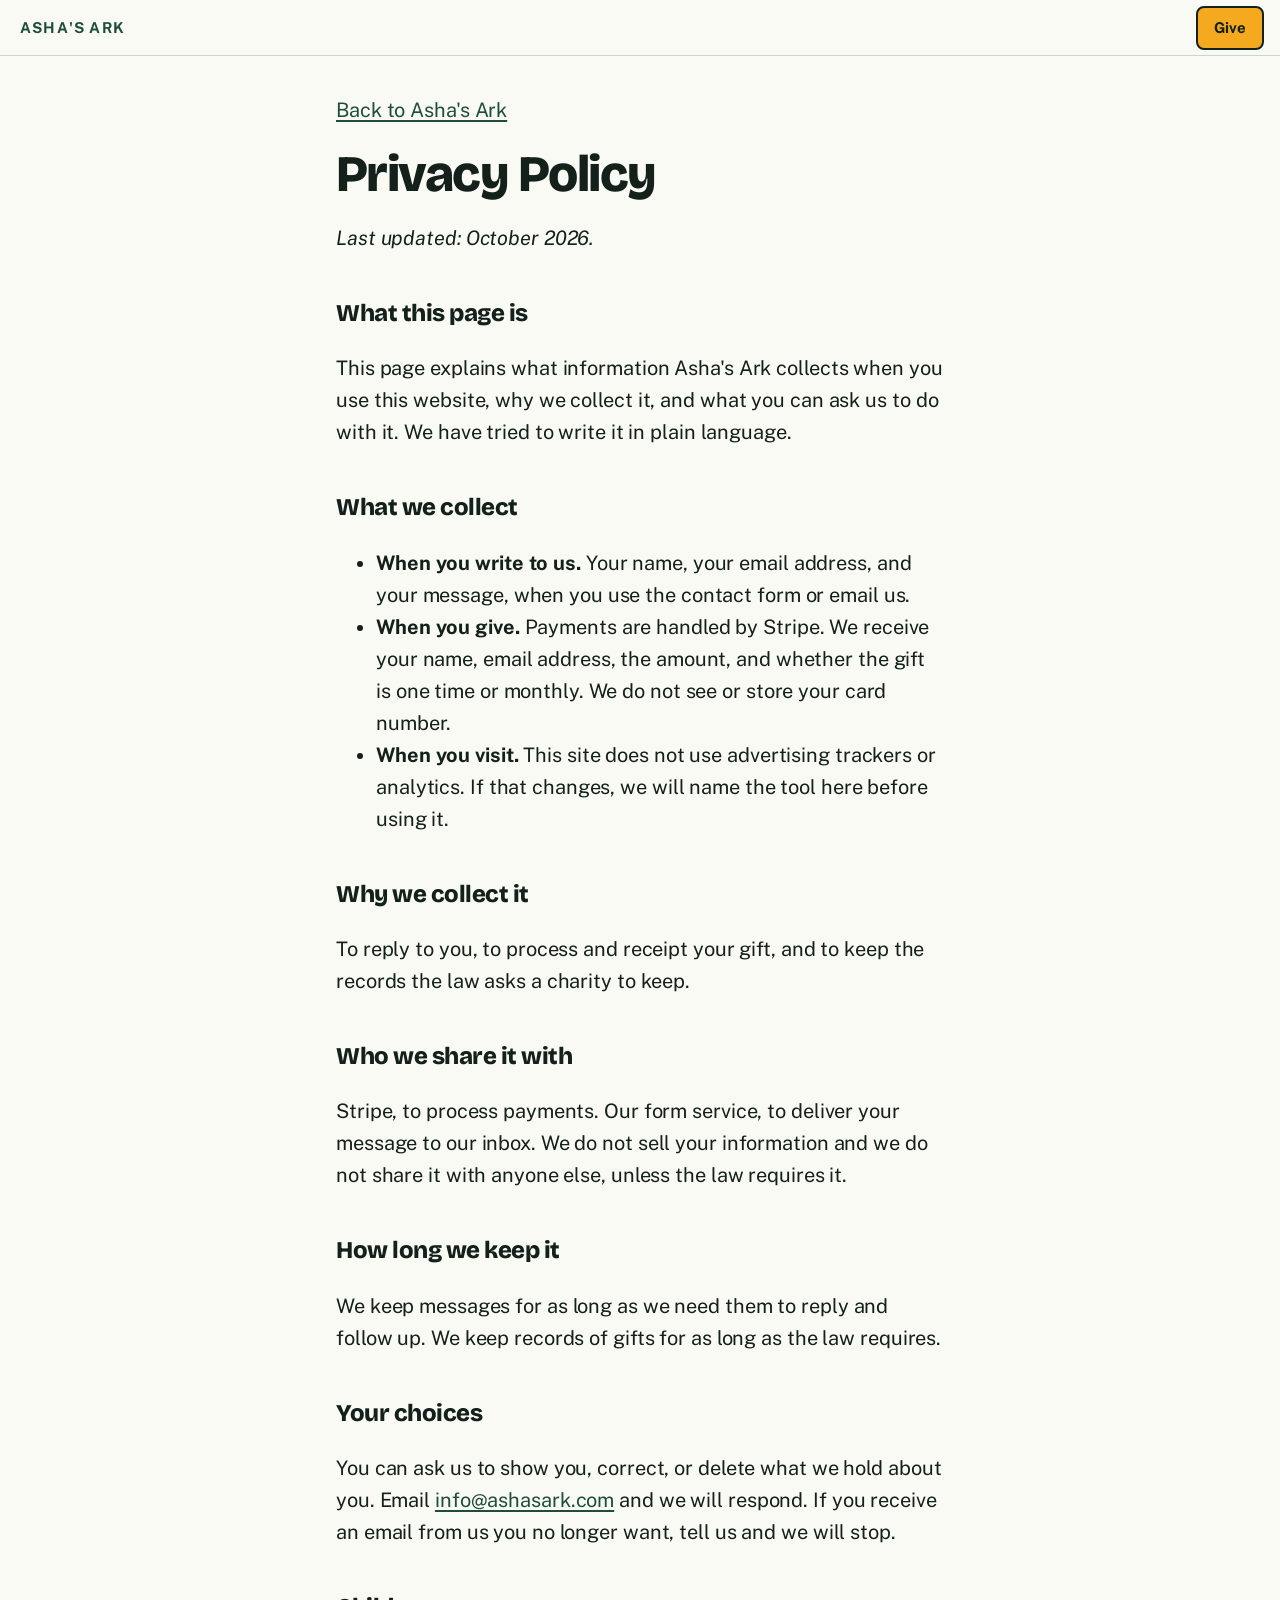
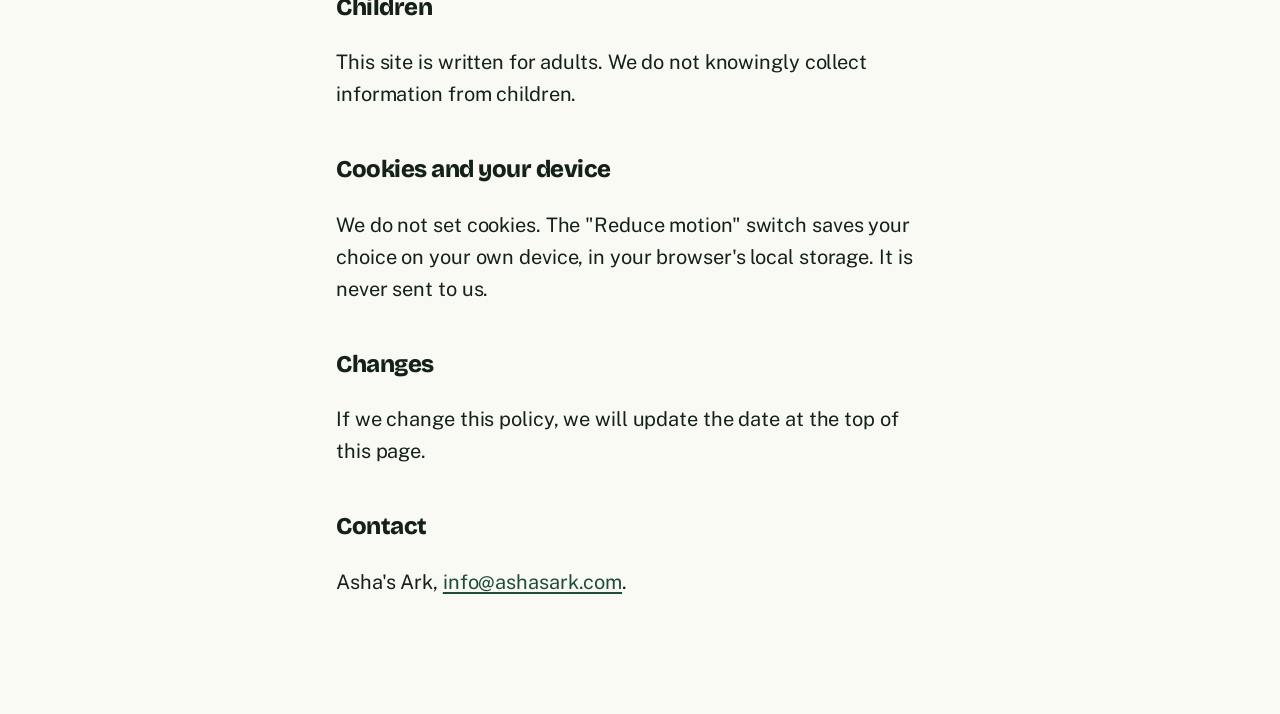
==== privacy.html @ c6791c02 "Initial deployable build of the Asha's Ark website Single-page scroll site (static HTML/CSS/JS, no b" ====
<!doctype html>
<html lang="en">
<head>
<meta charset="utf-8">
<meta name="viewport" content="width=device-width, initial-scale=1, viewport-fit=cover">
<title>Privacy Policy | Asha's Ark</title>
<meta name="description" content="How Asha's Ark collects, uses, and protects your information.">
<meta name="robots" content="noindex">
<link rel="icon" href="favicon.svg" type="image/svg+xml">
<link rel="preconnect" href="https://fonts.googleapis.com">
<link rel="preconnect" href="https://fonts.gstatic.com" crossorigin>
<link href="https://fonts.googleapis.com/css2?family=Bricolage+Grotesque:opsz,wght@12..96,800&family=Public+Sans:ital,wght@0,400;0,700;1,400&display=swap" rel="stylesheet">
<link rel="stylesheet" href="scrollcraft.css">
<link rel="stylesheet" href="site.css">
</head>
<body>
<a class="skip" href="#main">Skip to main content</a>
<header class="folio"><p class="folio__chapter">Asha's Ark</p><nav class="folio__nav" aria-label="Quick links"><a class="folio__give" href="index.html#give">Give</a></nav></header>
<main id="main" class="legal ground--paper">
<a class="back" href="index.html">Back to Asha's Ark</a>
<h1>Privacy Policy</h1>
<p><em>Last updated: October 2026.</em></p>

<h2>What this page is</h2>
<p>This page explains what information Asha's Ark collects when you use this website, why we collect it, and what you can ask us to do with it. We have tried to write it in plain language.</p>

<h2>What we collect</h2>
<ul>
<li><strong>When you write to us.</strong> Your name, your email address, and your message, when you use the contact form or email us.</li>
<li><strong>When you give.</strong> Payments are handled by Stripe. We receive your name, email address, the amount, and whether the gift is one time or monthly. We do not see or store your card number.</li>
<li><strong>When you visit.</strong> This site does not use advertising trackers or analytics. If that changes, we will name the tool here before using it.</li>
</ul>

<h2>Why we collect it</h2>
<p>To reply to you, to process and receipt your gift, and to keep the records the law asks a charity to keep.</p>

<h2>Who we share it with</h2>
<p>Stripe, to process payments. Our form service, to deliver your message to our inbox. We do not sell your information and we do not share it with anyone else, unless the law requires it.</p>

<h2>How long we keep it</h2>
<p>We keep messages for as long as we need them to reply and follow up. We keep records of gifts for as long as the law requires.</p>

<h2>Your choices</h2>
<p>You can ask us to show you, correct, or delete what we hold about you. Email <a href="mailto:info@ashasark.com">info@ashasark.com</a> and we will respond. If you receive an email from us you no longer want, tell us and we will stop.</p>

<h2>Children</h2>
<p>This site is written for adults. We do not knowingly collect information from children.</p>

<h2>Cookies and your device</h2>
<p>We do not set cookies. The "Reduce motion" switch saves your choice on your own device, in your browser's local storage. It is never sent to us.</p>

<h2>Changes</h2>
<p>If we change this policy, we will update the date at the top of this page.</p>

<h2>Contact</h2>
<p>Asha's Ark, <a href="mailto:info@ashasark.com">info@ashasark.com</a>.</p>
</main>
</body>
</html>
---- scrollcraft.css ----
/* ============================================================================
   scrollcraft.css: the taste floor
   ----------------------------------------------------------------------------
   Two layers, and the split matters:

     TOKENS   what you override per brand. Colour roles, the type ramp, the
              spacing scale, elevation, motion. A brand is ~12 values.
     DEVICES  what the engine drives. Do not restyle these to taste; they are
              the mechanism. Style your own markup instead.

   Nothing here draws a "component". There are no card, badge, or pill classes,
   because a stylesheet that ships those is how every page built on it ends up
   with the same shapes. You get a floor and a vocabulary; the composition is
   yours.
   ========================================================================== */

/* ---------------------------------------------------------------- tokens -- */
:root {
  /* --- colour roles. Override these six and the page is rebranded. -------- */
  --sc-canvas:      #08090b;   /* the page ground. Drift interpolates this.   */
  --sc-surface:     #101217;   /* anything raised off the ground             */
  --sc-ink:         #f4f2ef;   /* primary text                               */
  --sc-ink-soft:    #9a9ba1;   /* secondary text. Tinted, never flat gray.   */
  --sc-accent:      #d8ff3e;   /* ONE accent. It owns a region, not confetti. */
  --sc-accent-ink:  #08090b;   /* text that sits on the accent               */

  --sc-hairline:    color-mix(in oklab, var(--sc-ink) 12%, transparent);
  --sc-hairline-strong: color-mix(in oklab, var(--sc-ink) 22%, transparent);

  /* --- type. Two families max. Display carries voice, text carries prose. - */
  --sc-font-display: "Instrument Sans", "Geist", system-ui, sans-serif;
  --sc-font-text:    "Geist", system-ui, sans-serif;
  --sc-font-mono:    "Geist Mono", ui-monospace, monospace;

  /* Fluid ramp. Tracking tightens as size grows because a face set at 6rem
     with 0 tracking reads loose; this is optical correction, not decoration. */
  --sc-t-xs:   clamp(0.75rem, 0.72rem + 0.15vw, 0.82rem);
  --sc-t-sm:   clamp(0.875rem, 0.84rem + 0.18vw, 0.95rem);
  --sc-t-base: clamp(1rem, 0.96rem + 0.22vw, 1.125rem);
  --sc-t-lg:   clamp(1.2rem, 1.1rem + 0.5vw, 1.5rem);
  --sc-t-xl:   clamp(1.6rem, 1.35rem + 1.2vw, 2.25rem);
  --sc-t-2xl:  clamp(2.1rem, 1.6rem + 2.4vw, 3.4rem);
  --sc-t-3xl:  clamp(2.8rem, 1.9rem + 4.2vw, 5rem);
  --sc-t-4xl:  clamp(3.4rem, 1.9rem + 6.6vw, 7.5rem);

  --sc-track-tight:  -0.035em;
  --sc-track-snug:   -0.02em;
  --sc-track-normal: -0.005em;
  --sc-track-wide:    0.08em;

  --sc-leading-none: 0.94;
  --sc-leading-tight: 1.06;
  --sc-leading-body: 1.62;

  --sc-measure: 62ch;

  /* --- space. 4px base: the useful middle steps an 8-only scale misses. --- */
  --sc-1: 0.25rem;  --sc-2: 0.5rem;   --sc-3: 0.75rem;  --sc-4: 1rem;
  --sc-5: 1.5rem;   --sc-6: 2rem;     --sc-7: 3rem;     --sc-8: 4rem;
  --sc-9: 6rem;     --sc-10: 8rem;    --sc-11: 12rem;

  /* Section rhythm is fluid so a phone doesn't inherit desktop air. */
  --sc-section: clamp(4.5rem, 9vw, 11rem);
  --sc-gutter:  clamp(1.25rem, 5vw, 5.5rem);
  --sc-maxw:    82rem;

  /* --- radius. Pick one scale for the page and hold it. ------------------- */
  --sc-r-sm: 6px;  --sc-r-md: 12px;  --sc-r-lg: 20px;  --sc-r-pill: 999px;

  /* --- elevation. Every shadow has an offset AND a soft blur, and is tinted
         to the canvas hue. A zero-offset coloured halo is decoration, not
         depth, so there isn't one here. ---------------------------------- */
  --sc-shadow-color: 220 40% 2%;
  --sc-e1: 0 1px 2px hsl(var(--sc-shadow-color) / 0.28),
           0 2px 6px -1px hsl(var(--sc-shadow-color) / 0.20);
  --sc-e2: 0 2px 4px hsl(var(--sc-shadow-color) / 0.24),
           0 8px 18px -4px hsl(var(--sc-shadow-color) / 0.30);
  --sc-e3: 0 4px 8px hsl(var(--sc-shadow-color) / 0.22),
           0 18px 40px -8px hsl(var(--sc-shadow-color) / 0.38),
           0 48px 90px -24px hsl(var(--sc-shadow-color) / 0.30);

  /* Edge light: a 1px top highlight sells a raised surface better than any
     amount of blur, because real raised things catch light on their lip. */
  --sc-edge: inset 0 1px 0 color-mix(in oklab, var(--sc-ink) 10%, transparent);

  /* --- motion. Built-in CSS easings are too weak for UI. ------------------ */
  --sc-ease-out:    cubic-bezier(0.23, 1, 0.32, 1);
  --sc-ease-in-out: cubic-bezier(0.77, 0, 0.175, 1);
  --sc-ease-drawer: cubic-bezier(0.32, 0.72, 0, 1);
  --sc-d-fast: 160ms;  --sc-d-base: 240ms;  --sc-d-slow: 420ms;

  --sc-z-stage: 1; --sc-z-copy: 20; --sc-z-chrome: 60;
}

/* --------------------------------------------------------------- reset -- */
*, *::before, *::after { box-sizing: border-box; }
html { -webkit-text-size-adjust: 100%; scroll-behavior: smooth; }
@media (prefers-reduced-motion: reduce) { html { scroll-behavior: auto; } }

body {
  margin: 0;
  background: var(--sc-canvas);
  color: var(--sc-ink);
  font-family: var(--sc-font-text);
  font-size: var(--sc-t-base);
  line-height: var(--sc-leading-body);
  letter-spacing: var(--sc-track-normal);
  -webkit-font-smoothing: antialiased;
  text-rendering: optimizeLegibility;
  font-synthesis-weight: none;
  overflow-x: clip;
}
img, video, canvas, svg { display: block; max-width: 100%; }
button, input, select, textarea { font: inherit; color: inherit; }

/* ------------------------------------------------- the browser surfaces --
   The parts you did not draw still carry the design. Selection, caret, focus
   ring, scrollbar and tabular numerals all ship with defaults that belong to no
   design system. Theming them is the cheapest signal that a page was built
   rather than assembled, and it is the step that gets skipped most reliably. */
::selection { background: var(--sc-accent); color: var(--sc-accent-ink); }
:root { caret-color: var(--sc-accent); accent-color: var(--sc-accent); }
:focus-visible {
  outline: 2px solid var(--sc-accent);
  outline-offset: 3px;
  border-radius: var(--sc-r-sm);
}
:where(a) { color: inherit; text-decoration-thickness: 1px; text-underline-offset: 0.22em; }
@supports (scrollbar-color: auto) {
  html { scrollbar-color: color-mix(in oklab, var(--sc-ink) 26%, transparent) transparent; scrollbar-width: thin; }
}
:where(table, .sc-nums, [data-sc-count]) { font-variant-numeric: tabular-nums; }

/* ----------------------------------------------------------- typography -- */
.sc-display {
  font-family: var(--sc-font-display);
  font-weight: 500;
  line-height: var(--sc-leading-none);
  letter-spacing: var(--sc-track-tight);
  text-wrap: balance;
  margin: 0;
}
.sc-display--xl { font-size: var(--sc-t-4xl); }
.sc-display--lg { font-size: var(--sc-t-3xl); }
.sc-display--md { font-size: var(--sc-t-2xl); letter-spacing: var(--sc-track-snug); }
.sc-lede {
  font-size: var(--sc-t-lg);
  line-height: 1.44;
  letter-spacing: var(--sc-track-snug);
  color: var(--sc-ink);
  max-width: 46ch;
  text-wrap: pretty;
  margin: 0;
}
.sc-body { max-width: var(--sc-measure); color: var(--sc-ink-soft); text-wrap: pretty; margin: 0; }
.sc-label {
  font-family: var(--sc-font-mono);
  font-size: var(--sc-t-xs);
  letter-spacing: var(--sc-track-wide);
  text-transform: uppercase;
  color: var(--sc-ink-soft);
}

/* ---------------------------------------------------------------- layout -- */
.sc-wrap { width: 100%; max-width: var(--sc-maxw); margin-inline: auto; padding-inline: var(--sc-gutter); }
.sc-section { padding-block: var(--sc-section); }
/* More space above a heading than below it: the gap belongs to the boundary,
   not to the pair. */
.sc-stack > * + * { margin-top: var(--sc-4); }
.sc-stack > :is(h1,h2,h3) { margin-top: var(--sc-7); }
.sc-stack > :is(h1,h2,h3):first-child { margin-top: 0; }
.sc-rule { height: 1px; border: 0; background: var(--sc-hairline); margin: 0; }

/* =============================================================== DEVICES ==
   Driven by the engine. Restyle your own markup, not these.                */

.sc-act--pinned { position: relative; }
.sc-stage {
  position: sticky; top: 0;
  height: 100vh; height: 100svh;
  overflow: clip;
  z-index: var(--sc-z-stage);
}

/* scrub / sequence media */
.sc-stage :is(video[data-sc-scrub], canvas[data-sc-sequence], .sc-stage__poster) {
  position: absolute; inset: 0;
  width: 100%; height: 100%;
  object-fit: cover;
}
video[data-sc-scrub] { opacity: 0; transition: opacity 380ms var(--sc-ease-out); }
.sc-has-clip video[data-sc-scrub] { opacity: 1; }
/* The poster is a live frame-holder, not a placeholder: it stays up until a
   real video frame has painted, which is what stops the blank-stage flash. */
.sc-stage__poster { z-index: 0; transition: opacity 380ms var(--sc-ease-out); }
.sc-has-clip .sc-stage__poster { opacity: 0; }

/* A scrim only where text sits. A full-frame darkening layer flattens the
   image everywhere to fix contrast in one corner. */
.sc-scrim {
  position: absolute; inset: 0; pointer-events: none; z-index: 1;
  background: linear-gradient(
    var(--sc-scrim-angle, 180deg),
    color-mix(in oklab, var(--sc-canvas) var(--sc-scrim-a, 78%), transparent) 0%,
    color-mix(in oklab, var(--sc-canvas) 30%, transparent) 42%,
    transparent 68%);
}
/* Point the scrim at the copy. A scrim gradient that darkens the top while the
   copy sits at the bottom fixes contrast nowhere and flattens the image
   everywhere, which is the most common way text-over-video goes wrong. */
.sc-scrim--bottom { --sc-scrim-angle: 0deg; }
.sc-scrim--left   { --sc-scrim-angle: 90deg; }
.sc-scrim--right  { --sc-scrim-angle: 270deg; }

/* Corner scrims, for copy anchored to a corner. An edge gradient has to darken
   a whole band across the frame to cover one corner; a corner gradient puts the
   density where the text is and leaves the rest of the image alone. Pair with
   .sc-copy--lead / .sc-copy--trail. */
.sc-scrim--lead {
  background: linear-gradient(to top right,
    color-mix(in oklab, var(--sc-canvas) 94%, transparent) 0%,
    color-mix(in oklab, var(--sc-canvas) 72%, transparent) 30%,
    color-mix(in oklab, var(--sc-canvas) 30%, transparent) 52%,
    transparent 72%);
}
.sc-scrim--trail {
  background: linear-gradient(to top left,
    color-mix(in oklab, var(--sc-canvas) 94%, transparent) 0%,
    color-mix(in oklab, var(--sc-canvas) 72%, transparent) 30%,
    color-mix(in oklab, var(--sc-canvas) 30%, transparent) 52%,
    transparent 72%);
}
/* A band across the bottom, for copy that spans the full width of the frame.
   That is what both corner anchors become below 860px, and it is also the right
   shape whenever the copy block is wider than a corner. */
.sc-scrim--band {
  background: linear-gradient(to top,
    color-mix(in oklab, var(--sc-canvas) 94%, transparent) 0%,
    color-mix(in oklab, var(--sc-canvas) 74%, transparent) 22%,
    color-mix(in oklab, var(--sc-canvas) 30%, transparent) 42%,
    transparent 58%);
}
.sc-scrim--vignette {
  background: radial-gradient(120% 90% at 50% 45%, transparent 40%,
              color-mix(in oklab, var(--sc-canvas) 70%, transparent) 100%);
}

/* copy over a stage.
   max-width is in rem, never ch. A `ch` on this container resolves against the
   CONTAINER's font-size (body size), not the display size of the heading inside
   it, so `max-width: 20ch` here silently produces a ~180px column and wraps a
   hero headline to six lines. Set a ch measure on the text element itself. */
.sc-copy {
  position: absolute; z-index: var(--sc-z-copy);
  inset-inline: var(--sc-gutter);
  max-width: min(46rem, 76vw);
  will-change: opacity, transform;
}
.sc-copy--lead   { left: var(--sc-gutter); bottom: clamp(3rem, 12vh, 9rem); }
/* inset-inline FIRST. It is the shorthand for left+right, so declaring it after
   `left: 50%` resets left to auto and the block drifts off the left edge. */
.sc-copy--center { inset-inline: auto; left: 50%; top: 50%; translate: -50% -50%; text-align: center; }
.sc-copy--trail  { inset-inline: auto; right: var(--sc-gutter); bottom: clamp(3rem, 12vh, 9rem); text-align: right; }

/* cue defaults: the engine writes opacity/transform inline, these are the
   pre-paint state so nothing flashes before the first read() */
[data-sc-cue] { opacity: 0; will-change: opacity, transform; }
.sc-ready [data-sc-cue] { transition: none; }

/* kinetic split */
.sc-split { display: inline-block; overflow: hidden; vertical-align: top; }
/* Descenders live below the baseline; a line mask clipped to the line box eats
   the tails off g, y, p, j. The padding buys them room back. */
.sc-split--line { display: block; padding-bottom: 0.14em; margin-bottom: -0.14em; }
.sc-split__i { display: inline-block; will-change: transform, opacity; }
.sc-is-split { opacity: 1 !important; }

/* horizontal rail */
[data-sc-pan] { display: flex; will-change: transform; }

/* reveal + parallax */
[data-sc-reveal] { will-change: clip-path; }
[data-sc-parallax] { will-change: transform; }

/* flow reveal (fires once) */
[data-sc-in], [data-sc-stagger] > * {
  opacity: 0;
  transform: translate3d(0, 14px, 0);
  transition: opacity 620ms var(--sc-ease-out), transform 620ms var(--sc-ease-out);
}
[data-sc-in].sc-in, [data-sc-stagger] > .sc-in { opacity: 1; transform: none; }

/* pointer devices */
[data-sc-tilt] { transform-style: preserve-3d; will-change: transform; }
[data-sc-magnet] { will-change: transform; }
/* isolation always; position only if nothing more specific already set it.
   Written with :where() (zero specificity) on purpose: a plain `position:
   relative` here has the same weight as `.sc-stage` and, being later in the
   file, silently wins. A stage carrying both attributes then stops being
   sticky and the whole act scrolls away instead of pinning. */
[data-sc-spotlight] { isolation: isolate; }
:where([data-sc-spotlight]) { position: relative; }
[data-sc-spotlight]::after {
  content: ""; position: absolute; inset: 0; pointer-events: none; z-index: 2;
  background: radial-gradient(
    28rem 28rem at calc(var(--sc-mx, 0.5) * 100%) calc(var(--sc-my, 0.5) * 100%),
    color-mix(in oklab, var(--sc-accent) 16%, transparent), transparent 70%);
  opacity: 0; transition: opacity var(--sc-d-slow) var(--sc-ease-out);
}
[data-sc-spotlight]:hover::after { opacity: 1; }

/* =========================================================== WORLDFLIGHT ==
   One fixed stage for the whole page. The only thing in document flow is the
   spacer, and it is empty. If you find yourself adding a section here, you want
   act mode instead: the moment a real block scrolls past the fixed stage, the
   page has a seam again and the whole point is gone.                        */

[data-sc-mode="worldflight"] { position: relative; }

.sc-world {
  position: fixed; inset: 0;
  overflow: clip;
  z-index: var(--sc-z-stage);
  background: var(--sc-canvas);
}

/* Every leg is mounted for the life of the page and stacked in the same box.
   The engine owns opacity, visibility and z-index here; do not set them. */
.sc-world__seg {
  position: absolute; inset: 0;
  opacity: 0;
  will-change: opacity;
}
.sc-world__seg > :is(video, img, canvas) {
  position: absolute; inset: 0;
  width: 100%; height: 100%;
  object-fit: cover;
}
/* The poster is the frame-holder AND the first camera move: the engine pushes
   it in slowly until a real decoded frame is available to replace it. */
.sc-world__poster {
  z-index: 0;
  transform-origin: 50% 50%;
  transition: opacity 420ms var(--sc-ease-out);
}
.sc-world__seg > video { z-index: 1; }
.sc-world__seg.sc-has-clip .sc-world__poster { opacity: 0; }
/* The act stylesheet lights a clip through its ancestor act. A worldflight leg
   has no act, so match the class the engine also writes on the clip itself. */
video[data-sc-scrub].sc-has-clip { opacity: 1; }

/* The copy layer is fixed too, and inert by default: the engine hands
   pointer-events back to a block only while it is actually legible. */
.sc-world__copy {
  position: fixed; inset: 0;
  z-index: var(--sc-z-copy);
  pointer-events: none;
}
.sc-world__scrim { position: absolute; inset: 0; pointer-events: none; z-index: 0; }
[data-sc-copy] {
  opacity: 0;
  pointer-events: none;
  will-change: opacity, transform;
}
.sc-ready [data-sc-copy] { transition: none; }

/* The track. Empty on purpose. */
.sc-world__spacer { pointer-events: none; }

/* scroll progress */
[data-sc-progress] {
  position: fixed; inset: 0 0 auto 0; height: 2px; z-index: var(--sc-z-chrome);
  background: var(--sc-accent); transform-origin: 0 50%; transform: scaleX(0);
  will-change: transform;
}

/* ----------------------------------------------------------- atmosphere --
   Depth is not only shadow. Grain keeps a flat dark ground from banding, and
   it is the difference between "a dark page" and "a lit room". */
.sc-grain { position: fixed; inset: 0; pointer-events: none; z-index: 3; opacity: 0.045; }
.sc-grain::before {
  content: ""; position: absolute; inset: -50%;
  background-image: url("data:image/svg+xml;utf8,<svg xmlns='http://www.w3.org/2000/svg' width='140' height='140'><filter id='n'><feTurbulence type='fractalNoise' baseFrequency='0.85' numOctaves='3'/></filter><rect width='140' height='140' filter='url(%23n)'/></svg>");
}

/* -------------------------------------------------------- reduced motion -- */
@media (prefers-reduced-motion: reduce) {
  /* Fewer and gentler, not zero. Opacity still carries the reveal so the page
     is comprehensible; every position change is dropped. */
  [data-sc-in], [data-sc-stagger] > * { transform: none; transition-duration: 220ms; }
  [data-sc-parallax], [data-sc-pan], .sc-split__i { transform: none !important; }
  /* A wipe is a position change too. Show reveal content settled. */
  [data-sc-reveal] { clip-path: none !important; }
  /* A rail's transform IS its navigation, not decoration. Zeroing it the way
     parallax and kinetic type are zeroed parks the act on its first screenful
     and makes everything past the fold unreachable: a device degrading into
     missing content. Hand the travel back to the reader as an ordinary scroll
     region instead, so the same items are all still gettable without motion.
     A build that would rather re-lay the rail out as a grid can still do that;
     this is the floor, not the ceiling. */
  [data-sc-act="pan"] .sc-stage,
  [data-sc-act="pan"] [data-sc-stage] {
    overflow-x: auto; overflow-y: hidden;
    overscroll-behavior-x: contain;
    scroll-snap-type: x proximity;
  }
  [data-sc-pan] > * { scroll-snap-align: center; }
  [data-sc-spotlight]::after { display: none; }
  /* A worldflight keeps its whole story here. No clip is ever fetched, so the
     posters are the film, and they cross-dissolve through exactly the same
     seams at exactly the same scroll positions. The push-in and the copy drift
     are the only things that go. */
  .sc-world__poster, [data-sc-copy] { transform: none !important; }
}

/* --------------------------------------------------------------- mobile -- */
@media (max-width: 860px) {
  .sc-copy { inset-inline: var(--sc-gutter); max-width: none; }
  .sc-copy--trail { text-align: left; }
  .sc-stage { height: 100svh; }
  /* .sc-copy--trail re-anchors to the left and spans the full width here, so a
     bottom-RIGHT corner gradient darkens the one corner the copy just left and
     guarantees a contrast failure over any bright clip. Point the density at
     the copy: the same band .sc-scrim--band paints. */
  .sc-scrim--trail {
    background: linear-gradient(to top,
      color-mix(in oklab, var(--sc-canvas) 94%, transparent) 0%,
      color-mix(in oklab, var(--sc-canvas) 74%, transparent) 22%,
      color-mix(in oklab, var(--sc-canvas) 30%, transparent) 42%,
      transparent 58%);
  }
}
---- site.css ----
/* Asha's Ark. Chaptered editorial, Marigold & Sal.
   Contrast for every pair here is proven in tools/contrast.mjs (run it after any
   color change). Marigold, Saffron and Leaf are fills and decoration only. */

:root {
  --sc-canvas: #FAFAF4;      /* Paper */
  --sc-surface: #F0EEE3;     /* Linen */
  --mist: #D6E4DB;
  --sc-ink: #14201A;         /* Ink */
  --sc-ink-soft: #3B4A42;    /* Ink soft */
  --sal: #1F4D3B;
  --sal-deep: #163A2C;
  --sc-accent: #F4A91F;      /* Marigold: fill only */
  --sc-accent-ink: #14201A;
  --saffron: #E27B26;        /* decoration only */
  --leaf: #5FA37F;           /* decoration only */
  --err: #7A1710;
  --hair: color-mix(in oklab, var(--sc-ink) 18%, transparent);
  --ink-on-sal: #FAFAF4;
  --ink-soft-on-sal: #D9E9DE;

  --sc-font-display: "Bricolage Grotesque", "Arial Black", system-ui, sans-serif;
  --sc-font-text: "Public Sans", system-ui, -apple-system, "Segoe UI", sans-serif;

  --rail: 120px;             /* left margin that holds the ark on wide screens */
  --bar: 56px;               /* running head height */
  --r: 8px;
  --measure: 62ch;
}

html { scroll-padding-top: calc(var(--bar) + 16px); scroll-padding-bottom: 140px; }
html[data-motion="reduce"] { scroll-behavior: auto; }
body {
  font-family: var(--sc-font-text);
  font-size: clamp(1.125rem, 1.07rem + 0.25vw, 1.25rem);
  line-height: 1.6;
  background: var(--sc-canvas);
  color: var(--sc-ink);
}
::selection { background: var(--sc-accent); color: var(--sc-accent-ink); }
:root { caret-color: var(--sal); accent-color: var(--sal); }

/* Links: Sal, underlined, never color alone */
a { color: var(--sal); text-decoration: underline; text-decoration-thickness: 2px; text-underline-offset: 0.15em; }
a:hover { text-decoration-thickness: 3px; }
:focus-visible { outline: 3px solid var(--sal); outline-offset: 3px; border-radius: 4px; }
.ground--peak :focus-visible { outline-color: var(--ink-on-sal); }

.sr-only { position: absolute !important; width: 1px; height: 1px; margin: -1px; padding: 0; overflow: hidden; clip: rect(0 0 0 0); white-space: nowrap; border: 0; }
.hp { position: absolute; left: -9999px; width: 1px; height: 1px; opacity: 0; }
.skip { position: fixed; left: 12px; top: -80px; z-index: 100; background: var(--sal); color: var(--ink-on-sal); padding: 0.8rem 1.2rem; border-radius: var(--r); font-weight: 700; }
.skip:focus { top: 12px; }

/* ---------- type ---------- */
.h-xl, .h-lg, .plate__title, .plate__num {
  font-family: var(--sc-font-display); font-weight: 800; margin: 0;
  letter-spacing: -0.03em; text-wrap: balance; color: var(--sc-ink);
}
.h-xl { font-size: clamp(2.4rem, 4.4vw, 4rem); line-height: 1.02; }
.h-lg { font-size: clamp(1.9rem, 3.3vw, 2.9rem); line-height: 1.06; }
.lede { font-size: clamp(1.2rem, 1.1rem + 0.5vw, 1.45rem); line-height: 1.45; max-width: 46ch; color: var(--sc-ink); margin: 0; text-wrap: pretty; }
p { text-wrap: pretty; }
.sub { font-family: var(--sc-font-display); font-weight: 800; font-size: clamp(1.4rem, 2vw, 1.8rem); letter-spacing: -0.02em; margin: clamp(3rem, 7vw, 5rem) 0 1.25rem; line-height: 1.1; }

/* ---------- running head (folio) ---------- */
.folio {
  position: fixed; inset: 0 0 auto 0; z-index: 60; height: var(--bar);
  display: flex; align-items: center; justify-content: space-between; gap: 1rem;
  padding: env(safe-area-inset-top, 0px) max(16px, env(safe-area-inset-right, 0px)) 0 max(20px, env(safe-area-inset-left, 0px));
  background: var(--sc-canvas); border-bottom: 1px solid var(--hair);
}
/* 44px tap target (AAA target size) around a smaller visible mark. */
.folio__lead { display: flex; align-items: center; gap: 0.1rem; min-width: 0; margin-left: -10px; }
.folio__brand { display: inline-flex; align-items: center; justify-content: center; flex: none; width: 44px; height: 44px; border-radius: 50%; }
.folio__brand:focus-visible { outline-offset: -3px; border-radius: 50%; }
.folio__logo { display: block; width: 30px; height: 30px; }
.folio__chapter { margin: 0; font-size: 0.9375rem; font-weight: 700; letter-spacing: 0.08em; text-transform: uppercase; color: var(--sal); min-width: 0; overflow: hidden; text-overflow: ellipsis; white-space: nowrap; }
.folio__nav { display: flex; align-items: center; gap: 0.5rem; flex: none; }
.folio__give, .folio__motion { white-space: nowrap; }
@media (max-width: 520px) {
  .folio__give, .folio__motion { padding: 0 0.7rem; font-size: 0.8125rem; }
  .folio__nav { gap: 0.35rem; }
  .folio__chapter { font-size: 0.8125rem; letter-spacing: 0.05em; }
  .folio__logo { width: 26px; height: 26px; }
}
.folio__give, .folio__motion {
  display: inline-flex; align-items: center; justify-content: center; min-height: 44px; min-width: 44px; padding: 0 1rem;
  font: 700 0.9375rem var(--sc-font-text); border-radius: var(--r); cursor: pointer;
}
.folio__give { background: var(--sc-accent); color: var(--sc-accent-ink); text-decoration: none; border: 2px solid var(--sc-ink); }
.folio__motion { background: transparent; color: var(--sc-ink); border: 2px solid var(--hair); }
.folio__motion[aria-pressed="true"] { background: var(--sal); color: var(--ink-on-sal); border-color: var(--sal); }

/* ---------- buttons ---------- */
.btn {
  display: inline-flex; align-items: center; justify-content: center; text-align: center;
  min-height: 48px; padding: 0.7rem 1.5rem; font: 700 1rem/1.2 var(--sc-font-text);
  border-radius: var(--r); border: 2px solid var(--sc-ink); background: transparent; color: var(--sc-ink);
  text-decoration: none; cursor: pointer;
  transition: transform 120ms var(--sc-ease-out), background-color 120ms var(--sc-ease-out);
}
.btn:active { transform: scale(0.97); }
.btn--primary { background: var(--sc-accent); color: var(--sc-accent-ink); }
.btn--primary:hover { background: #F8BC4A; }
.btn--small { min-height: 44px; padding: 0.4rem 1rem; font-size: 0.9375rem; }
.btn[aria-disabled="true"] { background: var(--mist); color: var(--sc-ink); border-style: dashed; cursor: not-allowed; }
.btn[aria-disabled="true"]:active { transform: none; }
.linklike { background: none; border: 0; padding: 0; min-height: 44px; font: inherit; color: var(--sal); text-decoration: underline; text-decoration-thickness: 2px; text-underline-offset: 0.15em; cursor: pointer; }

/* ---------- grounds (hard cuts, painted per section) ---------- */
.act { position: relative; }
.ground--paper { background: var(--sc-canvas); --sc-ink: #14201A; --sc-ink-soft: #3B4A42; color: var(--sc-ink); }
.ground--linen { background: var(--sc-surface); --sc-ink: #14201A; --sc-ink-soft: #3B4A42; color: var(--sc-ink); }
.ground--peak {
  background: linear-gradient(180deg, var(--sal) 0%, var(--sal-deep) 100%);
  --sc-ink: var(--ink-on-sal); --sc-ink-soft: var(--ink-soft-on-sal); color: var(--sc-ink);
}
.ground--peak a { color: var(--ink-on-sal); }
.ground--peak .h-lg, .ground--peak .lede { color: var(--ink-on-sal); }

/* Wide screens reserve a left margin for the ark; narrower ones put it in the head. */
.wrap { width: 100%; max-width: 82rem; margin-inline: auto; padding-inline: var(--sc-gutter); }
@media (min-width: 1100px) { .wrap { padding-inline-start: max(var(--sc-gutter), var(--rail)); } }

/* ---------- the ark (fixed mark and static copies) ---------- */
.mark, .mark-base { position: fixed; left: 20px; bottom: 28px; width: 72px; height: 72px; z-index: 55; pointer-events: none; }
.mark-base { visibility: hidden; }
.mark { transform-origin: 0 0; }
.ark { display: block; width: 100%; height: auto; aspect-ratio: 1; }
@media (max-width: 1099px) {
  /* The folio now carries its own static brand mark (see .folio__brand below), so the
     floating scroll-driven mark would just duplicate it here. Keep .mark-base
     positioned (so its rect stays sane for the frame() math in site.js) but hide the
     visible .mark; the margin-assembly device is a wide-desktop-only device. */
  .mark-base { left: 12px; top: calc(10px + env(safe-area-inset-top, 0px)); bottom: auto; width: 36px; height: 36px; }
  .mark { display: none; }
}
/* While the page is being scrolled, the mark starts as an empty keel. */
html:not(.is-static) .mark { --draw: 0; --fill: 0; --cabin: 0; --sun: 0; --rays: 0; --hands: 0; --b1: 0; --b2: 0; --b3: 0; }
/* Motion mode: the fixed mark travels, so the in-page copies stay out of the way. */
html:not(.is-static) .ark--static { visibility: hidden; }
html.is-static .mark { transform: none !important; }

/* ---------- 1. hero: the chalkboard ---------- */
.hb { padding-top: var(--bar); background: var(--sal); --sc-ink: var(--ink-on-sal); --sc-ink-soft: var(--ink-soft-on-sal); color: var(--sc-ink); }
.hb .h-xl, .hb .lede { color: var(--ink-on-sal); }
.hb :focus-visible { outline-color: var(--ink-on-sal); }
.hb__grid { display: grid; grid-template-columns: minmax(0, 0.95fr) minmax(0, 1.05fr); min-height: calc(100svh - var(--bar)); }
.hb__text { display: flex; flex-direction: column; justify-content: center; gap: 1.5rem; align-items: flex-start; padding: clamp(2.5rem, 6vw, 5rem) clamp(1.5rem, 4vw, 4rem) clamp(2.5rem, 6vw, 5rem) max(var(--sc-gutter), var(--rail)); position: relative; z-index: 2; }
.hb .h-xl { font-size: clamp(2.4rem, 5vw, 4.6rem); }
.hb__board { position: relative; overflow: hidden; background: #1E3B2E; border-left: 14px solid #8B6A43; min-height: 420px; }
.hb__board::after { content: ""; position: absolute; inset: 0; box-shadow: inset 0 0 120px rgba(0, 0, 0, 0.45); pointer-events: none; }
.hb__vid, .hb__still { position: absolute; inset: 0; width: 100%; height: 100%; max-width: none; object-fit: cover; display: block; }
.hb__still { display: none; }
html.is-reduce .hb__vid, html.no-video .hb__vid { display: none; }
html.is-reduce .hb__still, html.no-video .hb__still, html:not(.js) .hb__still { display: block; }
.hb__badge { position: absolute; z-index: 3; left: 16px; bottom: 16px; font-size: 0.8125rem; font-weight: 600; letter-spacing: 0.06em; text-transform: uppercase; background: var(--sc-canvas); color: var(--ink2, #3B4A42); padding: 6px 10px; border-radius: 6px; }
.hb__badge { --ink2: #3B4A42; }
.hb__pause { position: absolute; z-index: 3; right: 16px; bottom: 16px; min-width: 44px; min-height: 44px; padding: 0 14px; border-radius: 999px; border: 2px solid var(--sc-canvas); background: var(--sc-canvas); color: #14201A; font: 700 0.9375rem var(--sc-font-text); cursor: pointer; display: inline-flex; align-items: center; gap: 8px; }
.hb__pause svg { width: 14px; height: 14px; }
.hb__pause:focus-visible { outline-color: var(--sc-canvas); }
@media (max-width: 860px) {
  .hb__grid { grid-template-columns: minmax(0, 1fr); min-height: 0; }
  .hb__board { order: -1; min-height: 0; aspect-ratio: 4 / 3; border-left: 0; border-top: 14px solid #8B6A43; }
  .hb__badge { font-size: 0.75rem; }
  .hb__text { padding: 2rem var(--sc-gutter) 3rem; }
  .hb .h-xl { font-size: clamp(2.1rem, 9vw, 2.8rem); }
}

/* ---------- chapter plates ---------- */
.plate { background: var(--sc-surface); padding-top: clamp(4rem, 9vw, 7rem); }
.plate--paper { background: var(--sc-canvas); }
.plate .wrap > *, .plate .wrap { color: var(--sc-ink); }
.plate__num { font-size: clamp(2.2rem, 6vw, 4.5rem); color: var(--sal); line-height: 1; }
.plate__num--small { font-size: 1.25rem; letter-spacing: 0; margin-bottom: 0.25rem; }
.plate__title { font-size: clamp(2rem, 6vw, 4.5rem); line-height: 1; margin-top: 0.25rem; }
.plate [data-sc-reveal] { border-bottom: 2px solid var(--sal); padding-bottom: 1.25rem; }

/* ---------- spreads ---------- */
.spread { display: grid; grid-template-columns: minmax(0, 1.1fr) minmax(0, 0.9fr); gap: clamp(2rem, 5vw, 5rem); align-items: start; padding-block: clamp(2.5rem, 6vw, 5rem) clamp(4rem, 9vw, 8rem); }
.spread--flip { grid-template-columns: minmax(0, 0.9fr) minmax(0, 1.1fr); }
.spread--flip .fig { order: -1; }
.prose p { max-width: var(--measure); margin: 0; }
.prose p + p { margin-top: 1.25em; }
.pull { font-family: var(--sc-font-display); font-weight: 700; font-size: clamp(1.5rem, 2.6vw, 2.1rem) !important; line-height: 1.15; letter-spacing: -0.02em; color: var(--sal); max-width: 26ch !important; margin-block: 1.6em !important; text-wrap: balance; }
.fig { margin: 0; min-width: 0; }
.fig figcaption { font-size: 0.9375rem; color: var(--sc-ink-soft); margin-top: 0.75rem; max-width: 52ch; }
.fig__frame { position: relative; overflow: hidden; border-radius: 4px; background: var(--mist); }
.fig__frame img { position: absolute; left: 0; top: -40px; width: 100%; height: calc(100% + 80px); max-width: none; object-fit: cover; }
.fig__frame--tall { aspect-ratio: 4 / 5; }
.fig__frame--wide { aspect-ratio: 3 / 2; }
.fig__frame--four3 { aspect-ratio: 4 / 3; }
.fig__frame--three2 { aspect-ratio: 3 / 2; }
.fig__frame--two1 { aspect-ratio: 2 / 1; }
.fig__frame--square { aspect-ratio: 1; }
.fig__frame:not([data-sc-parallax]) img[data-sc-parallax] { }
.gift .fig__frame img, .close__fig .fig__frame img { top: 0; height: 100%; }

/* chapter III */
.gifts__intro { margin-top: clamp(2rem, 5vw, 3.5rem); }
.gift { display: grid; grid-template-columns: minmax(0, 7fr) minmax(0, 5fr); gap: clamp(1.5rem, 5vw, 4rem); align-items: center; padding-block: clamp(2.25rem, 5vw, 4rem); border-top: 1px solid var(--hair); margin-top: clamp(2rem, 4vw, 3rem); }
.gift--flip { grid-template-columns: minmax(0, 5fr) minmax(0, 7fr); }
.gift--flip .gift__fig { order: 2; }
.gift__text h3 { font-family: var(--sc-font-display); font-weight: 800; font-size: clamp(1.5rem, 2.4vw, 2.1rem); letter-spacing: -0.02em; line-height: 1.1; margin: 0 0 0.6rem; }
.gift__text p { margin: 0; max-width: 34ch; }
.gifts { padding-bottom: clamp(3rem, 7vw, 6rem); }
.fig.is-missing { display: none; }
.gift:has(.fig.is-missing) { grid-template-columns: minmax(0, 1fr); }

/* ---------- 5. the peak ---------- */
.peak { display: grid; grid-template-columns: minmax(0, 1.08fr) minmax(0, 0.92fr); gap: clamp(1.5rem, 4vw, 4rem); align-items: center; height: 100svh; padding: calc(var(--bar) + 1rem) var(--sc-gutter) 1.25rem max(var(--sc-gutter), var(--rail)); }
.peak__copy { display: flex; flex-direction: column; gap: 0.9rem; min-width: 0; }
.peak__ark { position: relative; display: grid; place-items: center; min-width: 0; }
.peak__anchor { width: min(40vmin, 100%); aspect-ratio: 1; }
.peak__ark .ark--static { position: absolute; inset: 0; margin: auto; width: min(40vmin, 100%); }
.freq { border: 0; margin: 0; padding: 0; min-width: 0; }
.freq legend { padding: 0; font-weight: 700; font-size: 0.9375rem; letter-spacing: 0.08em; text-transform: uppercase; margin-bottom: 0.4rem; }
.freq__opts { display: inline-flex; border: 2px solid var(--ink-on-sal); border-radius: var(--r); overflow: hidden; }
.freq input { position: absolute; opacity: 0; width: 1px; height: 1px; }
.freq label { display: inline-flex; align-items: center; gap: 0.5rem; min-height: 44px; padding: 0 1.25rem; font-weight: 700; cursor: pointer; color: var(--ink-on-sal); }
.freq input:checked + label { background: var(--ink-on-sal); color: var(--sal); }
.freq input:checked + label::before { content: "\2713" / ""; font-weight: 800; }
.freq input:focus-visible + label { outline: 3px solid var(--ink-on-sal); outline-offset: -6px; }
.freq input:checked:focus-visible + label { outline-color: var(--sal); }
.tiers { display: grid; grid-template-columns: repeat(2, minmax(0, 1fr)); gap: 0.75rem; }
.tier { border: 1px solid rgba(250, 250, 244, 0.45); border-radius: var(--r); padding: 0.85rem 1rem 1rem; display: flex; flex-direction: column; gap: 0.2rem; min-width: 0; }
.tier__amt { margin: 0; font-family: var(--sc-font-display); font-weight: 800; font-size: 2rem; line-height: 1; color: var(--sc-accent); letter-spacing: -0.02em; }
.tier__amt--any { font-size: 1.6rem; padding-block: 0.2rem; }
.tier__name { margin: 0; font-size: 1.05rem; font-weight: 700; color: var(--ink-on-sal); }
.tier__desc { margin: 0 0 0.5rem; font-size: 0.9375rem; line-height: 1.4; color: var(--ink-soft-on-sal); flex: 1; }
.tier .btn { width: 100%; min-height: 44px; border-color: var(--sc-accent); font-size: 0.9375rem; padding: 0.5rem 0.6rem; }
.note { margin: 0; padding: 0.75rem 1rem; border: 2px dashed var(--ink-on-sal); border-radius: var(--r); font-size: 1rem; }
.fineprint { margin: 0; font-size: 0.9375rem; color: var(--ink-soft-on-sal); max-width: 60ch; }
html.js:not(.is-static) [data-arrive] { opacity: 0; }

/* ---------- 6. where we are ---------- */
.today .wrap > .fig.band { margin-top: clamp(2rem, 5vw, 3.5rem); }
.band img { width: 100%; height: auto; aspect-ratio: 21 / 9; object-fit: cover; border-radius: 4px; }
.notice { margin-top: clamp(2rem, 5vw, 3.5rem); padding: clamp(1.25rem, 3vw, 2rem); border: 2px solid var(--sal); border-radius: var(--r); max-width: 70ch; }
.notice p { margin: 0; }
.team { list-style: none; margin: 0; padding: 0; display: grid; grid-template-columns: repeat(3, minmax(0, 1fr)); gap: clamp(1.25rem, 3vw, 2.5rem); }
.person img { width: 100%; max-width: 240px; height: auto; aspect-ratio: 1; object-fit: cover; border-radius: var(--r); background: var(--sc-surface); border: 1px solid var(--hair); }
.person h4 { font-family: var(--sc-font-display); font-weight: 800; font-size: 1.35rem; margin: 1rem 0 0.15rem; letter-spacing: -0.01em; }
.person__role { margin: 0 0 0.5rem; font-size: 0.9375rem; font-weight: 700; color: var(--sal); }
.person p:last-child { margin: 0; max-width: 34ch; }
.ways { margin: 0; display: grid; grid-template-columns: repeat(3, minmax(0, 1fr)); gap: clamp(1.25rem, 3vw, 2.5rem); }
.ways dt { font-weight: 700; color: var(--sal); margin-bottom: 0.25rem; }
.ways dd { margin: 0; max-width: 34ch; }
.faq { max-width: 70ch; padding-bottom: clamp(4rem, 8vw, 7rem); }
.faq details { border-top: 1px solid var(--hair); }
.faq details:last-child { border-bottom: 1px solid var(--hair); }
.faq summary { min-height: 56px; display: flex; align-items: center; justify-content: space-between; gap: 1rem; padding-block: 0.5rem; font-weight: 700; cursor: pointer; list-style: none; }
.faq summary::-webkit-details-marker { display: none; }
.faq summary::after { content: ""; flex: none; width: 11px; height: 11px; border-right: 3px solid var(--sal); border-bottom: 3px solid var(--sal); transform: rotate(45deg); transition: transform 160ms var(--sc-ease-out); }
.faq details[open] summary::after { transform: rotate(-135deg); }
.faq details p { margin: 0 0 1.25rem; max-width: 60ch; }

/* ---------- 7. close ---------- */
.close { padding-top: clamp(4rem, 9vw, 7rem); }
.close__grid { display: grid; grid-template-columns: minmax(0, 1.15fr) minmax(0, 0.85fr); gap: clamp(2rem, 5vw, 5rem); align-items: start; }
.close__main { max-width: 40rem; min-width: 0; }
.logo-anchor { width: clamp(120px, 14vw, 160px); aspect-ratio: 1; margin-bottom: 1rem; position: relative; }
.logo-anchor .ark--static { position: absolute; inset: 0; }
.close .lede { margin-top: 0.75rem; }
.mailline { display: flex; flex-wrap: wrap; align-items: center; gap: 0.75rem; margin: 1.25rem 0 1.75rem; font-weight: 700; font-size: 1.2rem; }
.form { display: grid; gap: 1.1rem; }
.field { display: grid; gap: 0.35rem; }
.field label { font-weight: 700; }
.field input[type="text"], .field input[type="email"], .field textarea {
  width: 100%; min-height: 48px; padding: 0.7rem 0.9rem; background: var(--mist); color: var(--sc-ink);
  border: 2px solid var(--sal); border-radius: var(--r); font: inherit;
}
.field textarea { min-height: 9rem; resize: vertical; }
.field input[aria-invalid="true"], .field textarea[aria-invalid="true"] { border-color: var(--err); border-width: 3px; }
.field--check { grid-template-columns: 44px 1fr; align-items: center; column-gap: 0.75rem; }
.field--check input { appearance: none; -webkit-appearance: none; width: 44px; height: 44px; margin: 0; border: 2px solid var(--sal); border-radius: var(--r); background: var(--mist); display: grid; place-content: center; cursor: pointer; }
.field--check input::after { content: ""; width: 24px; height: 24px; background: var(--sal); clip-path: polygon(14% 52%, 0 66%, 36% 100%, 100% 22%, 86% 8%, 36% 72%); transform: scale(0); transition: transform 120ms var(--sc-ease-out); }
.field--check input:checked::after { transform: scale(1); }
.field--check input[aria-invalid="true"] { border-color: var(--err); border-width: 3px; }
.field--check label { font-weight: 400; display: block; min-height: 44px; padding-block: 0.55rem; }
.field--check .err { grid-column: 1 / -1; }
.err { margin: 0; color: var(--err); font-weight: 700; font-size: 1rem; }
.err::before { content: "Error: "; }
.confirm { padding: clamp(1.25rem, 3vw, 2rem); border: 2px solid var(--sal); border-radius: var(--r); background: var(--mist); }
.confirm h3 { margin: 0 0 1rem; font-family: var(--sc-font-display); font-size: 1.5rem; }
.confirm dl { margin: 0 0 1.25rem; display: grid; gap: 0.25rem; }
.confirm dt { font-weight: 700; color: var(--sal); }
.confirm dd { margin: 0 0 0.6rem; white-space: pre-wrap; overflow-wrap: anywhere; }
.btns { display: flex; flex-wrap: wrap; gap: 0.75rem; margin: 0; }
.status { margin: 1rem 0 0; font-weight: 700; color: var(--sal); max-width: 60ch; }
.status:empty { display: none; }
.status.is-error { color: var(--err); }
.close__fig { position: sticky; top: calc(var(--bar) + 1.5rem); }
.colophon { margin-top: clamp(4rem, 9vw, 7rem); padding-block: 2.5rem 3rem; border-top: 1px solid var(--hair); font-size: 0.9375rem; color: var(--sc-ink-soft); }
.colophon p { margin: 0 0 0.5rem; max-width: 70ch; }
.colophon p:empty { display: none; }
.colophon strong { color: var(--sc-ink); }

/* ---------- legal pages ---------- */
.legal { max-width: 46rem; margin: 0 auto; padding: calc(var(--bar) + 2rem) var(--sc-gutter) 6rem; }
.legal h1 { font-family: var(--sc-font-display); font-weight: 800; font-size: clamp(2rem, 4.5vw, 3.2rem); letter-spacing: -0.03em; line-height: 1.05; margin: 0 0 1rem; }
.legal h2 { font-family: var(--sc-font-display); font-weight: 800; font-size: 1.5rem; letter-spacing: -0.02em; margin: 2.5rem 0 0.5rem; }
.legal p, .legal li { max-width: 62ch; }
.legal .draft { border: 2px dashed var(--sal); border-radius: var(--r); padding: 0.75rem 1rem; font-weight: 700; }
.legal .back { display: inline-flex; min-height: 44px; align-items: center; margin-bottom: 1rem; }

/* ---------- 404 ---------- */
.nf { min-height: 100svh; display: grid; place-content: center; text-align: center; gap: 1rem; padding: 2rem; }

/* ---------- static layouts (phone, short or zoomed screens, reduced motion) ---------- */
@media (max-width: 1099px) { .peak { padding-left: var(--sc-gutter); } }
@media (max-width: 860px) {
  .spread, .spread--flip { grid-template-columns: minmax(0, 1fr); }
  .spread--flip .fig { order: 0; }
  .fig__frame--wide { aspect-ratio: 4 / 5; }
  .gift, .gift--flip { grid-template-columns: minmax(0, 1fr); }
  .gift--flip .gift__fig { order: 0; }
  .team, .ways { grid-template-columns: minmax(0, 1fr); }
  .person { display: grid; grid-template-columns: 96px minmax(0, 1fr); column-gap: 1rem; align-items: start; }
  .person img { grid-row: 1 / span 3; width: 96px; height: 96px; }
  .person h4 { margin-top: 0; }
  .close__grid { grid-template-columns: minmax(0, 1fr); }
  .close__fig { position: static; }
}
html.is-static .peak { height: auto; display: grid; grid-template-columns: minmax(0, 1fr); padding-block: calc(var(--bar) + 2.5rem) 4rem; row-gap: 2rem; }
html.is-static .peak__ark { order: -1; }
html.is-static .peak__anchor { display: none; }
html.is-static .peak__ark .ark--static { position: static; width: min(56vw, 300px); }
html.is-static [data-arrive] { opacity: 1 !important; transform: none !important; }
@media (min-width: 861px) { html.is-static .peak { padding-left: max(var(--sc-gutter), var(--rail)); } html.is-static .tiers { grid-template-columns: repeat(2, minmax(0, 1fr)); } }
@media (max-width: 520px) { .tiers { grid-template-columns: minmax(0, 1fr); } }
/* Pinned peak on wide screens: four tiers in a row so everything fits one screen. */
@media (min-width: 1200px) {
  html:not(.is-static) .peak { grid-template-columns: minmax(0, 1.6fr) minmax(0, 0.55fr); gap: clamp(1rem, 3vw, 3rem); }
  html:not(.is-static) .tiers { grid-template-columns: repeat(4, minmax(0, 1fr)); gap: 0.6rem; }
  html:not(.is-static) .peak__anchor, html:not(.is-static) .peak__ark .ark--static { width: min(32vmin, 100%); }
  html:not(.is-static) .tier { padding: 0.75rem 0.8rem 0.85rem; }
  html:not(.is-static) .tier__amt { font-size: 1.75rem; }
  html:not(.is-static) .tier__amt--any { font-size: 1.3rem; padding-block: 0.25rem; }
  html:not(.is-static) .tier .btn { font-size: 0.875rem; padding-inline: 0.4rem; }
}

/* ---------- reduced motion: the OS setting or the on-page switch ---------- */
@media (prefers-reduced-motion: reduce) {
  .btn, .faq summary::after { transition: none; }
}
html[data-motion="reduce"] [data-sc-in], html[data-motion="reduce"] [data-sc-stagger] > * { transform: none; transition-duration: 220ms; }
html[data-motion="reduce"] [data-sc-parallax] { transform: none !important; }
html[data-motion="reduce"] [data-sc-reveal] { clip-path: none !important; }
html[data-motion="reduce"] .btn, html[data-motion="reduce"] .faq summary::after { transition: none; }
@media (prefers-reduced-motion: reduce) { .fig__frame img { top: 0; height: 100%; } }
html[data-motion="reduce"] .fig__frame img { top: 0; height: 100%; }
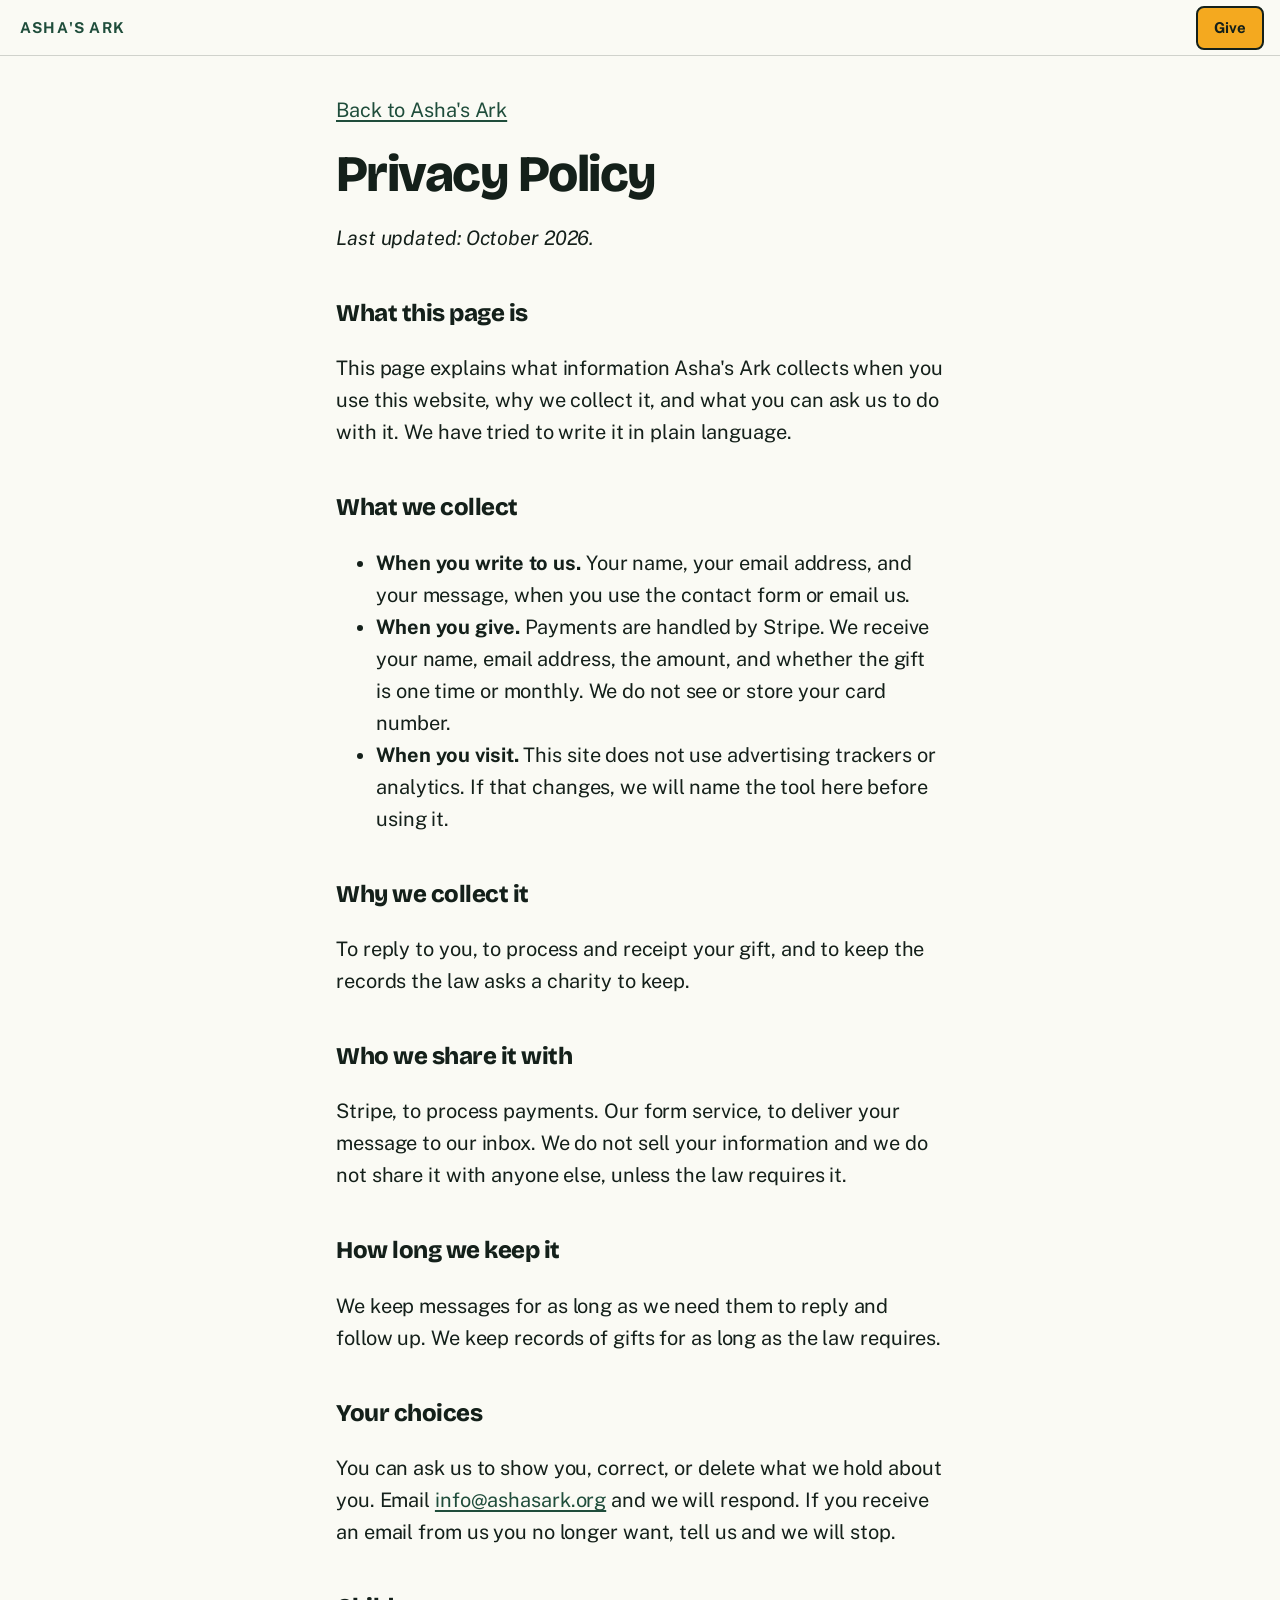
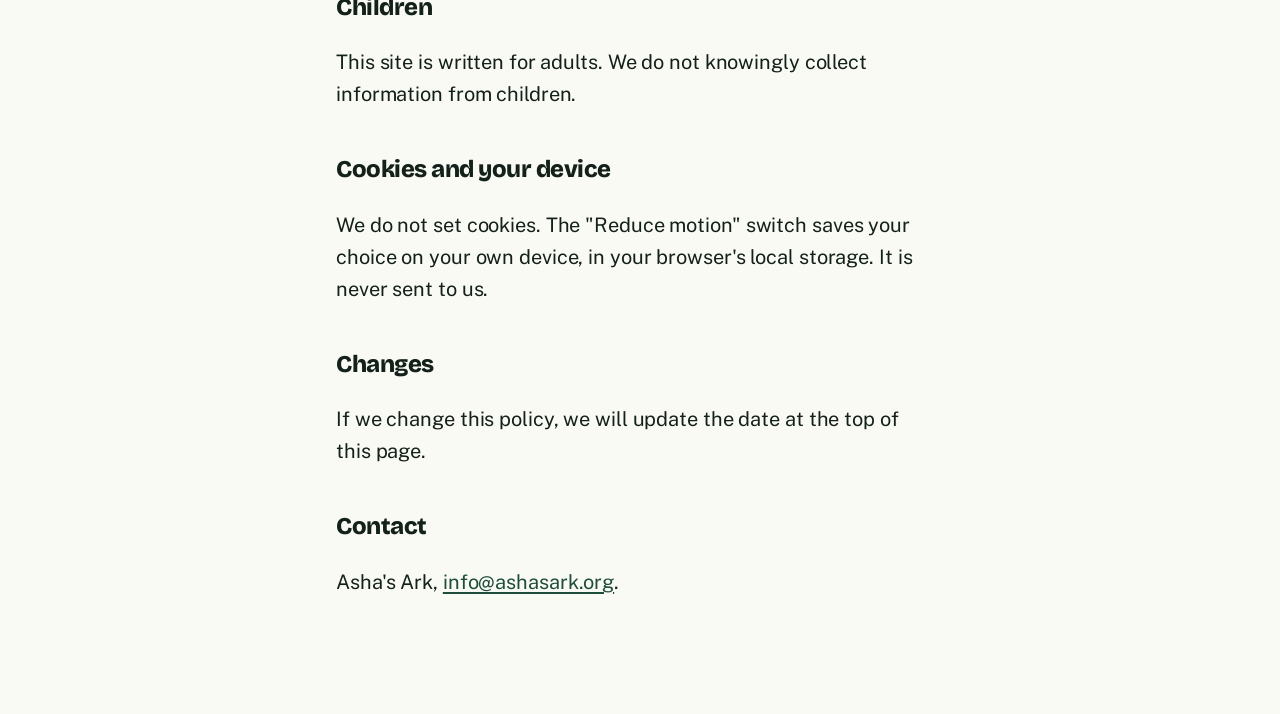
==== commit 89fd6a95: "Domain switch to .org, live Stripe links, contact form wired - Domain: ashasark.com -> ashasark.org " ====
--- a/privacy.html
+++ b/privacy.html
@@ -41,7 +41,7 @@
 <p>We keep messages for as long as we need them to reply and follow up. We keep records of gifts for as long as the law requires.</p>
 
 <h2>Your choices</h2>
-<p>You can ask us to show you, correct, or delete what we hold about you. Email <a href="mailto:info@ashasark.com">info@ashasark.com</a> and we will respond. If you receive an email from us you no longer want, tell us and we will stop.</p>
+<p>You can ask us to show you, correct, or delete what we hold about you. Email <a href="mailto:info@ashasark.org">info@ashasark.org</a> and we will respond. If you receive an email from us you no longer want, tell us and we will stop.</p>
 
 <h2>Children</h2>
 <p>This site is written for adults. We do not knowingly collect information from children.</p>
@@ -53,7 +53,7 @@
 <p>If we change this policy, we will update the date at the top of this page.</p>
 
 <h2>Contact</h2>
-<p>Asha's Ark, <a href="mailto:info@ashasark.com">info@ashasark.com</a>.</p>
+<p>Asha's Ark, <a href="mailto:info@ashasark.org">info@ashasark.org</a>.</p>
 </main>
 </body>
 </html>
--- a/site.css
+++ b/site.css
@@ -115,7 +115,12 @@
   background: linear-gradient(180deg, var(--sal) 0%, var(--sal-deep) 100%);
   --sc-ink: var(--ink-on-sal); --sc-ink-soft: var(--ink-soft-on-sal); color: var(--sc-ink);
 }
-.ground--peak a { color: var(--ink-on-sal); }
+/* :not(.btn) matters: without it, this (0,1,1) selector outranks .btn--primary's
+   (0,1,0) color rule and repaints button text the ground's plain-link color
+   instead of --sc-accent-ink. Invisible while buttons were aria-disabled (that
+   state uses a higher-specificity attribute selector), but a real failure
+   (1.9:1, Paper-on-Marigold) the moment a tier button becomes a live link. */
+.ground--peak a:not(.btn) { color: var(--ink-on-sal); }
 .ground--peak .h-lg, .ground--peak .lede { color: var(--ink-on-sal); }
 
 /* Wide screens reserve a left margin for the ark; narrower ones put it in the head. */
